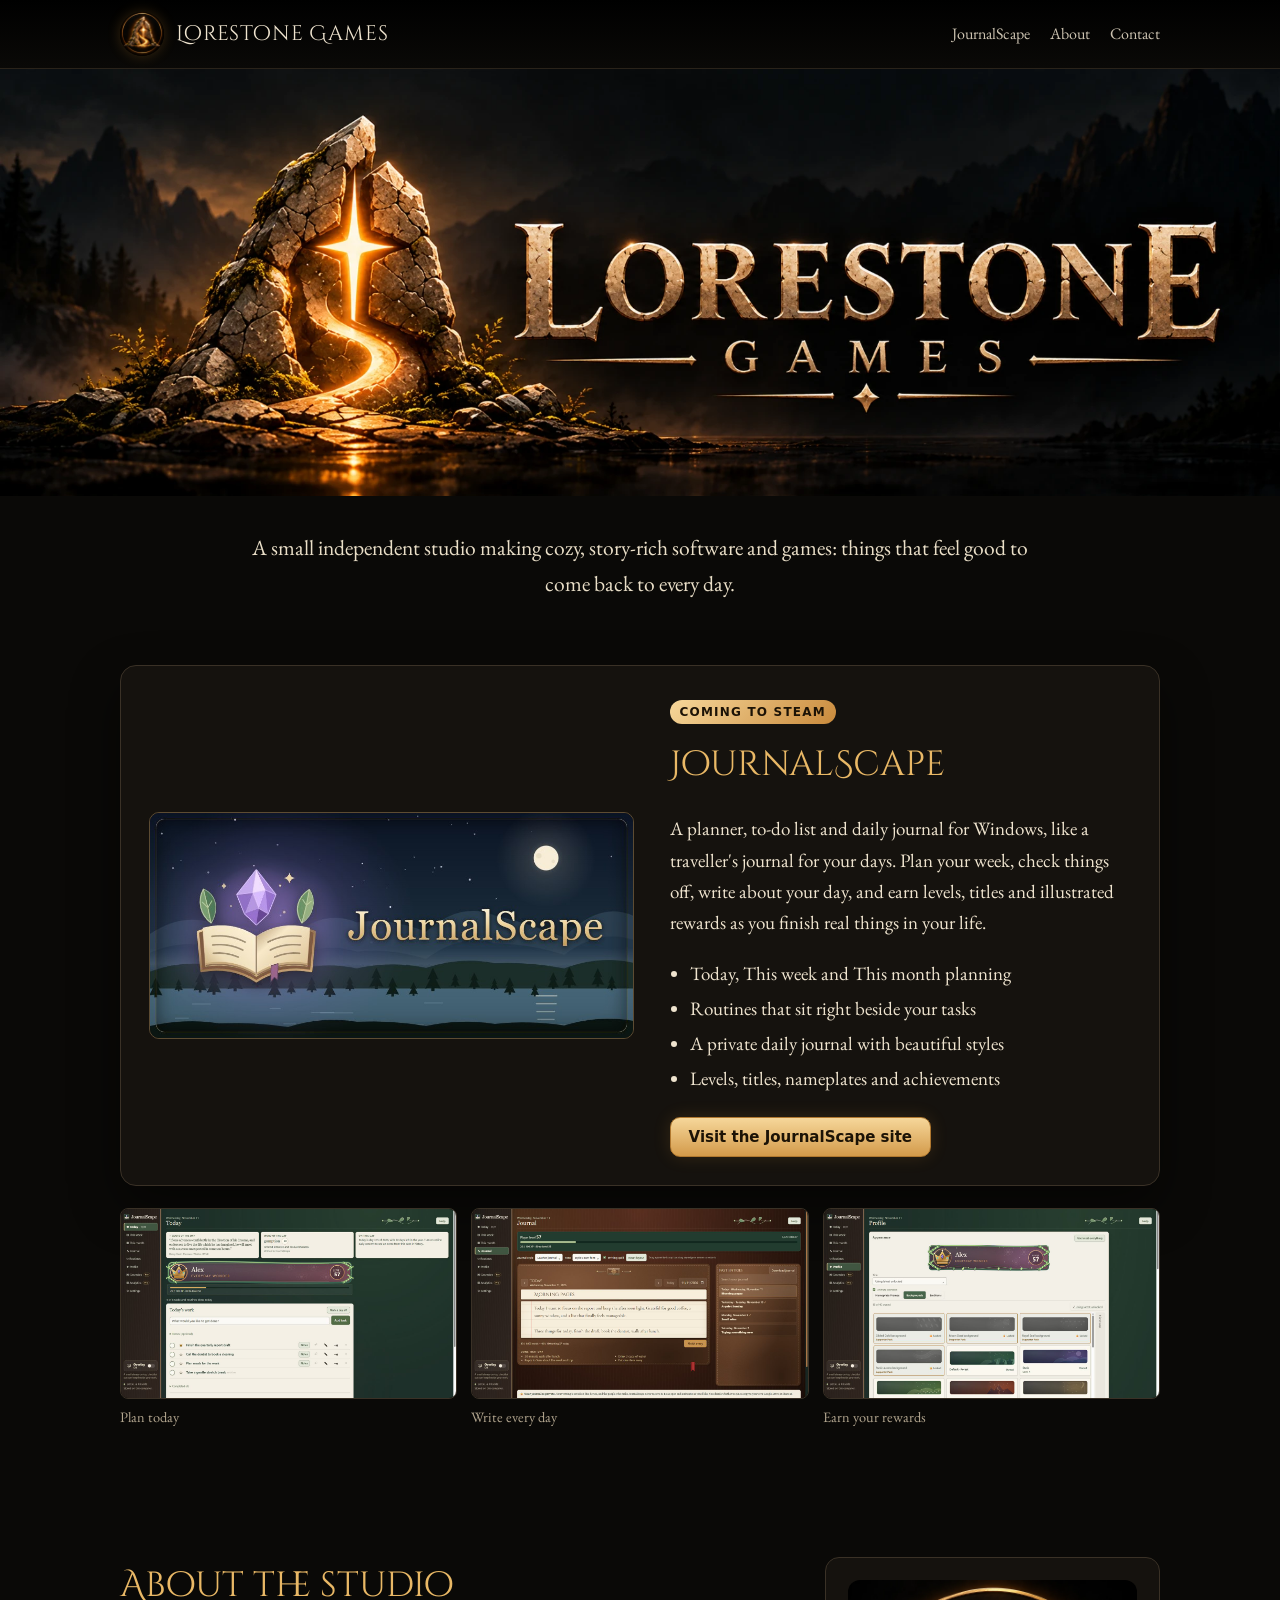
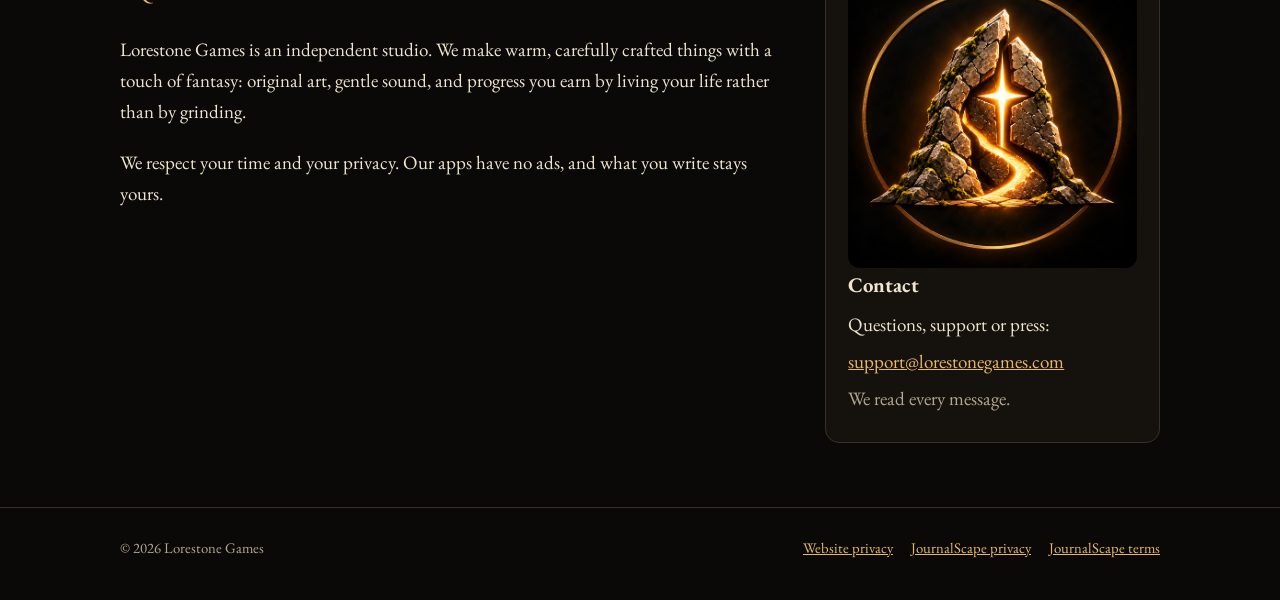
==== index.html @ 99594cd6 "Lorestone Games studio website Co-Authored-By: Claude Opus 5.5 <noreply@anthropic.com>" ====
<!doctype html>
<html lang="en">
<head>
<meta charset="utf-8">
<meta name="viewport" content="width=device-width,initial-scale=1">
<title>Lorestone Games</title>
<meta name="description" content="Lorestone Games is a small independent studio making cozy, story-rich software and games. Our first release is JournalScape, a planner, to-do list and daily journal for Windows.">
<link rel="canonical" href="https://lorestonegames.com/">
<link rel="icon" type="image/png" sizes="32x32" href="img/icon-32.png"><link rel="apple-touch-icon" href="img/icon-180.png">
<meta property="og:title" content="Lorestone Games">
<meta property="og:description" content="A small independent studio. Our first release is JournalScape, a cozy planner and daily journal for Windows.">
<meta property="og:image" content="https://lorestonegames.com/brand/lorestone-scene.webp">
<link rel="stylesheet" href="style.css">
</head>
<body>
<header class="top">
 <div class="wrap">
  <a class="brand" href="./"><img src="img/icon-180.png" alt="" width="44" height="44"><span>Lorestone Games</span></a>
  <nav aria-label="Main"><a href="#journalscape">JournalScape</a><a class="hide-sm" href="#about">About</a><a href="#contact">Contact</a></nav>
 </div>
</header>

<main>
<div class="hero">
 <h1 class="sr-only">Lorestone Games</h1>
 <picture>
  <source media="(max-width:760px)" srcset="brand/lorestone-scene.webp">
  <img src="brand/lorestone-banner.webp" width="2000" height="667" alt="Lorestone Games: a moss-covered standing stone with a glowing star and a winding path of light">
 </picture>
</div>
<div class="intro"><div class="wrap"><p>A small independent studio making cozy, story-rich software and games: things that feel good to come back to every day.</p></div></div>

<section id="journalscape">
 <div class="wrap">
  <div class="game">
   <img class="capsule" src="img/journalscape-header.jpg" width="920" height="430" alt="JournalScape: an open book beneath a glowing amethyst, over a moonlit lake">
   <div>
    <span class="tag">Coming to Steam</span>
    <h2>JournalScape</h2>
    <p>A planner, to-do list and daily journal for Windows, like a traveller's journal for your days. Plan your week, check things off, write about your day, and earn levels, titles and illustrated rewards as you finish real things in your life.</p>
    <ul>
     <li>Today, This week and This month planning</li>
     <li>Routines that sit right beside your tasks</li>
     <li>A private daily journal with beautiful styles</li>
     <li>Levels, titles, nameplates and achievements</li>
    </ul>
    <div class="buttons"><a class="btn" href="https://journalscape.lorestonegames.com/">Visit the JournalScape site</a></div>
   </div>
  </div>
  <div class="shots">
   <figure><img src="img/01-today.jpg" width="1280" height="720" alt="JournalScape's Today page with tasks, a routine and the player's nameplate" loading="lazy"><figcaption>Plan today</figcaption></figure>
   <figure><img src="img/04-journal.jpg" width="1280" height="720" alt="The journal in its leather style, with past entries" loading="lazy"><figcaption>Write every day</figcaption></figure>
   <figure><img src="img/05-profile.jpg" width="1280" height="720" alt="The Profile page with illustrated nameplate backgrounds to unlock" loading="lazy"><figcaption>Earn your rewards</figcaption></figure>
  </div>
 </div>
</section>

<section id="about">
 <div class="wrap about">
  <div>
   <h2>About the studio</h2>
   <p>Lorestone Games is an independent studio. We make warm, carefully crafted things with a touch of fantasy: original art, gentle sound, and progress you earn by living your life rather than by grinding.</p>
   <p>We respect your time and your privacy. Our apps have no ads, and what you write stays yours.</p>
  </div>
  <div class="card" id="contact">
   <img class="studio-mark" src="brand/lorestone-emblem.webp" width="1254" height="1254" alt="The Lorestone Games emblem" loading="lazy">
   <h3>Contact</h3>
   <p>Questions, support or press:</p>
   <p><a href="mailto:support@lorestonegames.com">support@lorestonegames.com</a></p>
   <p class="muted">We read every message.</p>
  </div>
 </div>
</section>
</main>

<footer>
 <div class="wrap">
  <span>© 2026 Lorestone Games</span>
  <nav aria-label="Legal"><a href="privacy.html">Website privacy</a><a href="https://journalscape.lorestonegames.com/privacy.html">JournalScape privacy</a><a href="https://journalscape.lorestonegames.com/terms.html">JournalScape terms</a></nav>
 </div>
</footer>
</body>
</html>
---- style.css ----
@font-face{font-family:"Cinzel";src:url("fonts/CinzelDecorative-Regular.ttf") format("truetype");font-display:swap}
@font-face{font-family:"Garamond";src:url("fonts/EBGaramond.ttf") format("truetype");font-weight:400 800;font-display:swap}
:root{--bg:#0a0907;--panel:#15120e;--line:#3a3126;--ink:#efe4cf;--muted:#b3a68f;--gold:#e9b866;--gold-deep:#b0782f;--glow:#ffae3d}
*{box-sizing:border-box}
html{scroll-behavior:smooth}
body{margin:0;background:var(--bg);color:var(--ink);font:19px/1.65 "Garamond",Georgia,"Times New Roman",serif;overflow-x:hidden}
a{color:var(--gold)}a:hover{color:#f6deaa}
img{max-width:100%;height:auto;display:block}
.wrap{max-width:1080px;margin:0 auto;padding:0 20px}

/* Header */
.top{position:relative;z-index:2;background:linear-gradient(180deg,#000,#0a0907);border-bottom:1px solid #2a231a}
.top .wrap{display:flex;align-items:center;justify-content:space-between;gap:16px;padding-top:12px;padding-bottom:12px}
.brand{display:flex;align-items:center;gap:12px;text-decoration:none;color:var(--ink)}
.brand img{width:44px;height:44px;border-radius:50%;box-shadow:0 0 14px #ffae3d33}
.brand span{font-family:"Cinzel",Georgia,serif;font-size:21px;letter-spacing:.04em}
.top nav{display:flex;gap:20px;font-size:16px}
.top nav a{color:var(--ink);text-decoration:none;opacity:.85}.top nav a:hover{opacity:1;color:var(--gold)}

/* Hero: the official banner */
.hero{position:relative;background:#050403}
.hero picture,.hero img{display:block;width:100%;height:auto}
.hero img{max-height:78vh;object-fit:cover;object-position:center}
.intro{padding:34px 0 0;text-align:center}
.intro p{max-width:38em;margin:0 auto;font-size:clamp(1.1rem,2.3vw,1.35rem);color:#eadfc8}
.sr-only{position:absolute;width:1px;height:1px;overflow:hidden;clip:rect(0 0 0 0);white-space:nowrap}

/* Sections */
section{padding:64px 0}
h2{font-family:"Cinzel",Georgia,serif;font-weight:400;font-size:clamp(1.6rem,4vw,2.2rem);margin:0 0 .5em;color:var(--gold)}
h3{font-size:1.3rem;margin:0 0 .3em}
.muted{color:var(--muted)}

.game{display:grid;grid-template-columns:minmax(0,1.05fr) minmax(0,1fr);gap:36px;align-items:center;background:var(--panel);border:1px solid var(--line);border-radius:16px;padding:28px;box-shadow:0 20px 50px #0007}
.game img.capsule{border-radius:10px;border:1px solid #c9a46a66}
.tag{display:inline-block;font:600 12px/1 system-ui,sans-serif;letter-spacing:.1em;text-transform:uppercase;color:#1c1306;background:linear-gradient(135deg,#f6d79a,#c98a3c);padding:6px 10px;border-radius:999px;margin-bottom:12px}
.game ul{padding-left:1.1em;margin:.6em 0 1.2em}.game li{margin:.2em 0}
.buttons{display:flex;flex-wrap:wrap;gap:12px}
.btn{display:inline-block;padding:10px 18px;border-radius:10px;text-decoration:none;font:600 15px/1.2 system-ui,sans-serif;border:1px solid var(--gold-deep);color:#1c1306;background:linear-gradient(180deg,#f6d79a,#d39a4a);box-shadow:0 0 18px #ffae3d22}
.btn.ghost{background:transparent;color:var(--gold)}
.btn:hover{filter:brightness(1.08)}

.shots{display:grid;grid-template-columns:repeat(3,minmax(0,1fr));gap:14px;margin-top:22px}
.shots figure{margin:0}.shots img{border-radius:8px;border:1px solid var(--line)}
.shots figcaption{font-size:.9rem;color:var(--muted);margin-top:6px}

.about{display:grid;grid-template-columns:minmax(0,2fr) minmax(0,1fr);gap:36px;align-items:start}
.about .card{background:var(--panel);border:1px solid var(--line);border-radius:14px;padding:22px}
.about .card p{margin:.3em 0}

footer{border-top:1px solid var(--line);padding:28px 0 40px;font-size:.92rem;color:var(--muted)}
footer .wrap{display:flex;flex-wrap:wrap;gap:12px 28px;justify-content:space-between}
footer nav{display:flex;gap:18px;flex-wrap:wrap}

/* Legal pages */
.page{padding:120px 0 40px}
.page .doc{max-width:760px}
.page h1{font-family:"Cinzel",Georgia,serif;font-weight:400;color:var(--gold);font-size:clamp(1.8rem,5vw,2.6rem);margin:0 0 .4em}
.page h2{font-size:1.3rem;margin-top:1.6em}

@media (max-width:820px){
 .game,.about{grid-template-columns:1fr}
 .shots{grid-template-columns:1fr}
 .top nav{gap:14px;font-size:15px}
 .brand span{font-size:18px}
}
@media (max-width:480px){.top nav a.hide-sm{display:none}.brand span{font-size:16px}.brand img{width:36px;height:36px}}

.studio-mark{width:100%;max-width:320px;border-radius:12px;margin:0 auto}
.brand span{white-space:nowrap}
@media (max-width:400px){.brand span{font-size:15px}.top nav{gap:10px;font-size:14px}}
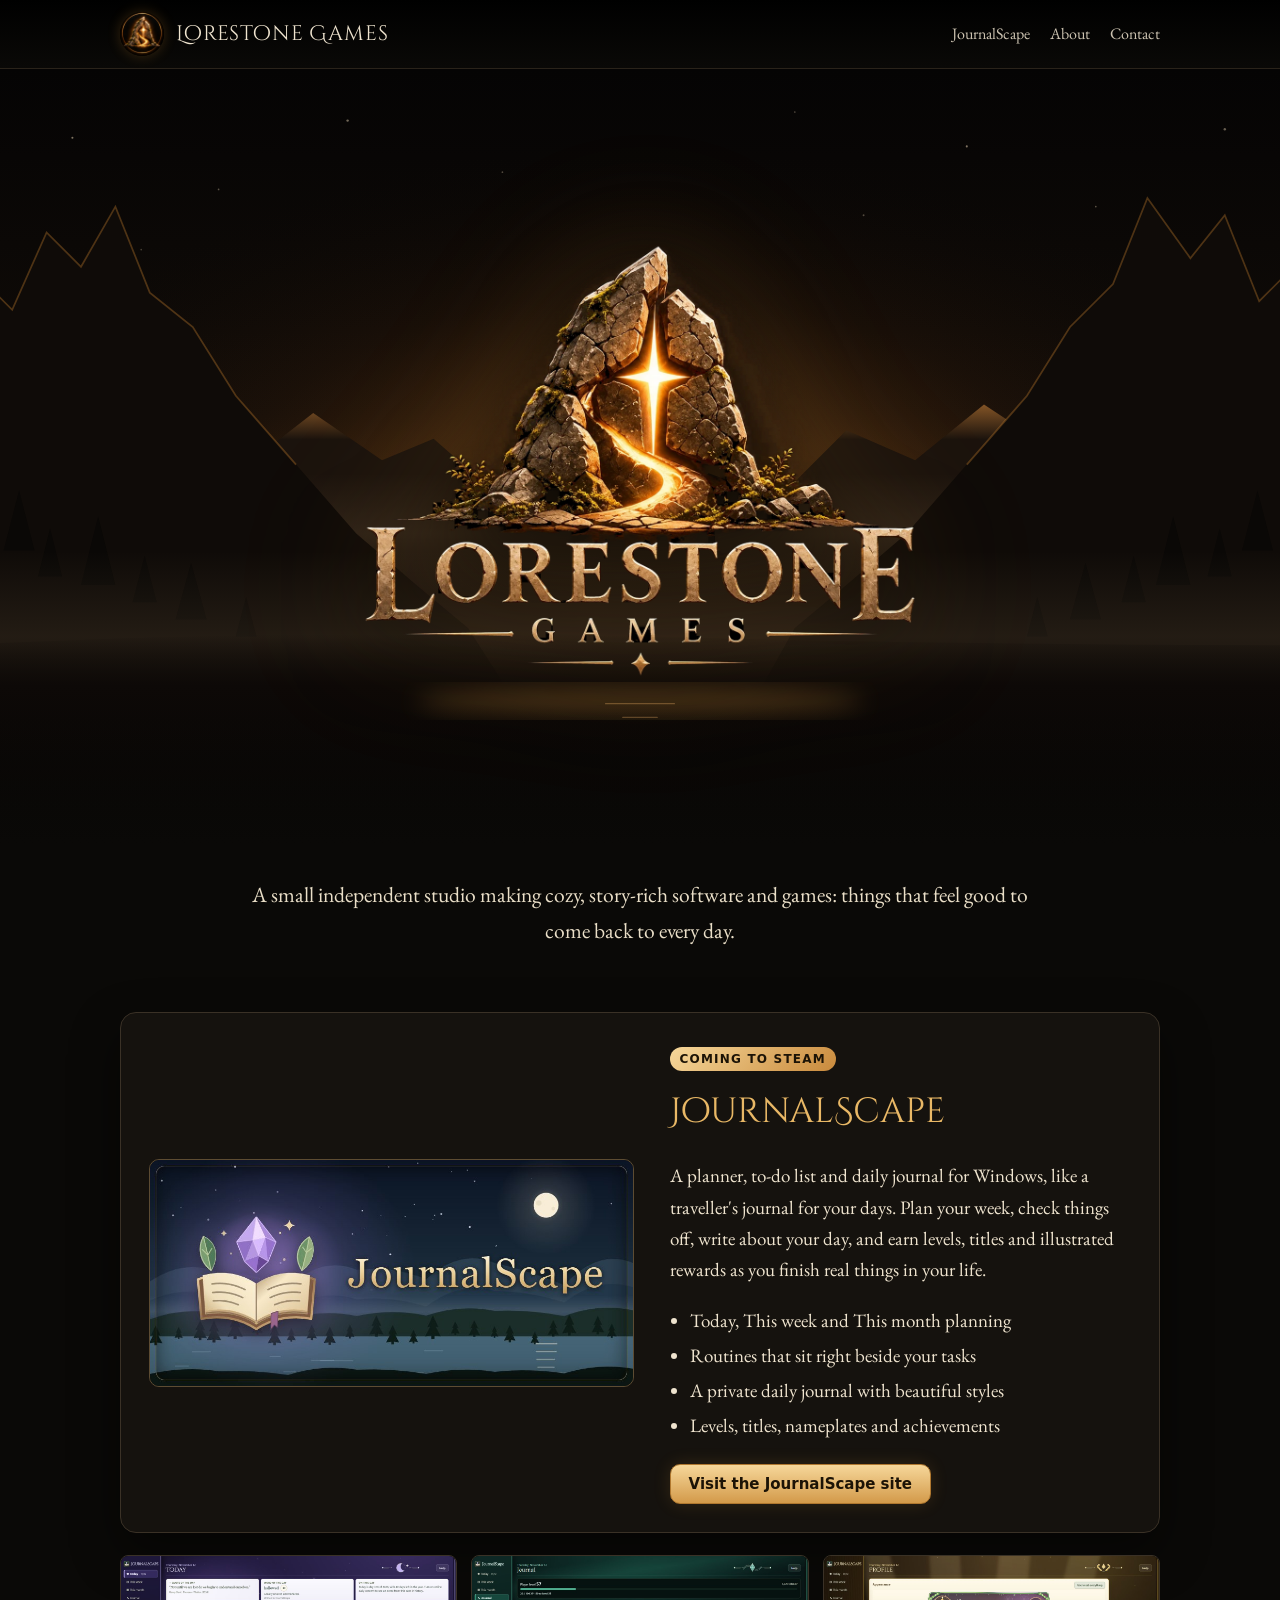
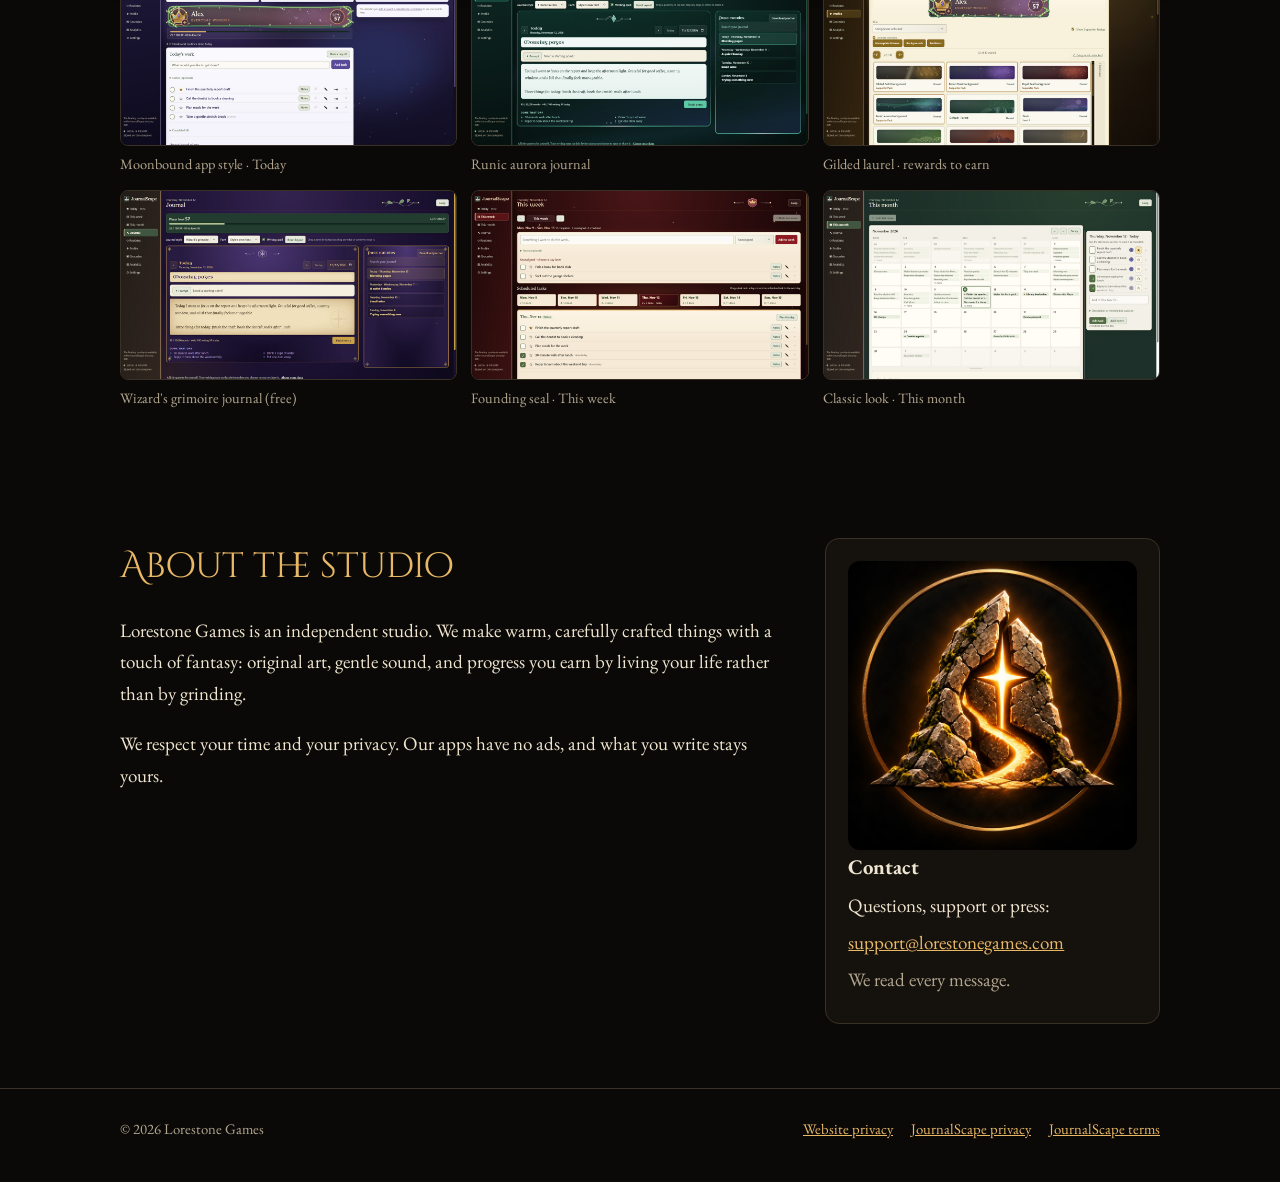
==== commit ab68d2ba: "Sharper hero: official logo over a vector backdrop with embers; themed JournalScape gallery Co-Autho" ====
--- a/index.html
+++ b/index.html
@@ -10,6 +10,7 @@
 <meta property="og:title" content="Lorestone Games">
 <meta property="og:description" content="A small independent studio. Our first release is JournalScape, a cozy planner and daily journal for Windows.">
 <meta property="og:image" content="https://lorestonegames.com/brand/lorestone-scene.webp">
+<link rel="preload" as="image" href="brand/lorestone-logo-transparent.webp">
 <link rel="stylesheet" href="style.css">
 </head>
 <body>
@@ -22,11 +23,8 @@
 
 <main>
 <div class="hero">
- <h1 class="sr-only">Lorestone Games</h1>
- <picture>
-  <source media="(max-width:760px)" srcset="brand/lorestone-scene.webp">
-  <img src="brand/lorestone-banner.webp" width="2000" height="667" alt="Lorestone Games: a moss-covered standing stone with a glowing star and a winding path of light">
- </picture>
+ <div class="embers" aria-hidden="true"><i style="--x:11%;--d:9.0s;--delay:-0.0s;--s:0.60"></i><i style="--x:48%;--d:16.0s;--delay:-13.0s;--s:1.10"></i><i style="--x:85%;--d:14.0s;--delay:-9.0s;--s:0.90"></i><i style="--x:22%;--d:12.0s;--delay:-5.0s;--s:0.70"></i><i style="--x:59%;--d:10.0s;--delay:-1.0s;--s:1.20"></i><i style="--x:96%;--d:17.0s;--delay:-14.0s;--s:1.00"></i><i style="--x:33%;--d:15.0s;--delay:-10.0s;--s:0.80"></i><i style="--x:70%;--d:13.0s;--delay:-6.0s;--s:0.60"></i><i style="--x:7%;--d:11.0s;--delay:-2.0s;--s:1.10"></i><i style="--x:44%;--d:9.0s;--delay:-15.0s;--s:0.90"></i><i style="--x:81%;--d:16.0s;--delay:-11.0s;--s:0.70"></i><i style="--x:18%;--d:14.0s;--delay:-7.0s;--s:1.20"></i><i style="--x:55%;--d:12.0s;--delay:-3.0s;--s:1.00"></i><i style="--x:92%;--d:10.0s;--delay:-16.0s;--s:0.80"></i><i style="--x:29%;--d:17.0s;--delay:-12.0s;--s:0.60"></i><i style="--x:66%;--d:15.0s;--delay:-8.0s;--s:1.10"></i><i style="--x:3%;--d:13.0s;--delay:-4.0s;--s:0.90"></i><i style="--x:40%;--d:11.0s;--delay:-0.0s;--s:0.70"></i><i style="--x:77%;--d:9.0s;--delay:-13.0s;--s:1.20"></i><i style="--x:14%;--d:16.0s;--delay:-9.0s;--s:1.00"></i><i style="--x:51%;--d:14.0s;--delay:-5.0s;--s:0.80"></i><i style="--x:88%;--d:12.0s;--delay:-1.0s;--s:0.60"></i><i style="--x:25%;--d:10.0s;--delay:-14.0s;--s:1.10"></i><i style="--x:62%;--d:17.0s;--delay:-10.0s;--s:0.90"></i><i style="--x:99%;--d:15.0s;--delay:-6.0s;--s:0.70"></i><i style="--x:36%;--d:13.0s;--delay:-2.0s;--s:1.20"></i></div>
+ <h1><img class="hero-logo" src="brand/lorestone-logo-transparent.webp" width="1190" height="938" alt="Lorestone Games"></h1>
 </div>
 <div class="intro"><div class="wrap"><p>A small independent studio making cozy, story-rich software and games: things that feel good to come back to every day.</p></div></div>
 
@@ -48,9 +46,12 @@
    </div>
   </div>
   <div class="shots">
-   <figure><img src="img/01-today.jpg" width="1280" height="720" alt="JournalScape's Today page with tasks, a routine and the player's nameplate" loading="lazy"><figcaption>Plan today</figcaption></figure>
-   <figure><img src="img/04-journal.jpg" width="1280" height="720" alt="The journal in its leather style, with past entries" loading="lazy"><figcaption>Write every day</figcaption></figure>
-   <figure><img src="img/05-profile.jpg" width="1280" height="720" alt="The Profile page with illustrated nameplate backgrounds to unlock" loading="lazy"><figcaption>Earn your rewards</figcaption></figure>
+   <figure><a href="img/js-moon-today.jpg"><img src="img/js-moon-today.jpg" width="1280" height="720" alt="JournalScape: Moonbound app style · Today" loading="lazy"></a><figcaption>Moonbound app style · Today</figcaption></figure>
+   <figure><a href="img/js-aurora-journal.jpg"><img src="img/js-aurora-journal.jpg" width="1280" height="720" alt="JournalScape: Runic aurora journal" loading="lazy"></a><figcaption>Runic aurora journal</figcaption></figure>
+   <figure><a href="img/js-laurel-profile.jpg"><img src="img/js-laurel-profile.jpg" width="1280" height="720" alt="JournalScape: Gilded laurel · rewards to earn" loading="lazy"></a><figcaption>Gilded laurel · rewards to earn</figcaption></figure>
+   <figure><a href="img/js-grimoire-journal.jpg"><img src="img/js-grimoire-journal.jpg" width="1280" height="720" alt="JournalScape: Wizard's grimoire journal (free)" loading="lazy"></a><figcaption>Wizard's grimoire journal (free)</figcaption></figure>
+   <figure><a href="img/js-seal-week.jpg"><img src="img/js-seal-week.jpg" width="1280" height="720" alt="JournalScape: Founding seal · This week" loading="lazy"></a><figcaption>Founding seal · This week</figcaption></figure>
+   <figure><a href="img/js-classic-month.jpg"><img src="img/js-classic-month.jpg" width="1280" height="720" alt="JournalScape: Classic look · This month" loading="lazy"></a><figcaption>Classic look · This month</figcaption></figure>
   </div>
  </div>
 </section>
--- a/style.css
+++ b/style.css
@@ -17,10 +17,16 @@
 .top nav{display:flex;gap:20px;font-size:16px}
 .top nav a{color:var(--ink);text-decoration:none;opacity:.85}.top nav a:hover{opacity:1;color:var(--gold)}
 
-/* Hero: the official banner */
-.hero{position:relative;background:#050403}
-.hero picture,.hero img{display:block;width:100%;height:auto}
-.hero img{max-height:78vh;object-fit:cover;object-position:center}
+/* Hero: the official logo (transparent, never enlarged) over a vector night-and-amber backdrop with rising embers. */
+.hero{position:relative;overflow:hidden;min-height:min(86vh,820px);display:grid;place-items:center;padding:36px 20px 28px;
+ background:#070504 url("img/hero-backdrop.svg") center bottom/cover no-repeat}
+.hero::after{content:"";position:absolute;inset:auto 0 0;height:140px;background:linear-gradient(180deg,transparent,var(--bg));pointer-events:none}
+.hero h1{position:relative;z-index:1;margin:0;line-height:0}
+.hero-logo{width:min(560px,82vw);height:auto;filter:drop-shadow(0 18px 40px #000c) drop-shadow(0 0 60px #ffae3d2e)}
+.embers{position:absolute;inset:0;pointer-events:none}
+.embers i{position:absolute;left:var(--x);bottom:-10px;width:calc(4px*var(--s));height:calc(4px*var(--s));border-radius:50%;background:#ffc06a;box-shadow:0 0 10px 2px #ff9a2e99;opacity:0;animation:ember var(--d) linear var(--delay) infinite}
+@keyframes ember{0%{transform:translate(0,0);opacity:0}10%{opacity:.9}70%{opacity:.6}100%{transform:translate(calc(40px*var(--s)),-90vh);opacity:0}}
+@media (prefers-reduced-motion:reduce){.embers{display:none}}
 .intro{padding:34px 0 0;text-align:center}
 .intro p{max-width:38em;margin:0 auto;font-size:clamp(1.1rem,2.3vw,1.35rem);color:#eadfc8}
 .sr-only{position:absolute;width:1px;height:1px;overflow:hidden;clip:rect(0 0 0 0);white-space:nowrap}
@@ -69,3 +75,6 @@
 .studio-mark{width:100%;max-width:320px;border-radius:12px;margin:0 auto}
 .brand span{white-space:nowrap}
 @media (max-width:400px){.brand span{font-size:15px}.top nav{gap:10px;font-size:14px}}
+@media (max-width:440px){.brand span{position:absolute;width:1px;height:1px;overflow:hidden;clip:rect(0 0 0 0)}}
+@media (max-width:600px){.hero{min-height:auto;padding:56px 16px 70px}}
+.shots img{transition:transform .25s ease,box-shadow .25s ease}.shots a:hover img{transform:translateY(-3px);box-shadow:0 12px 30px #000a,0 0 0 1px #e9b86655}
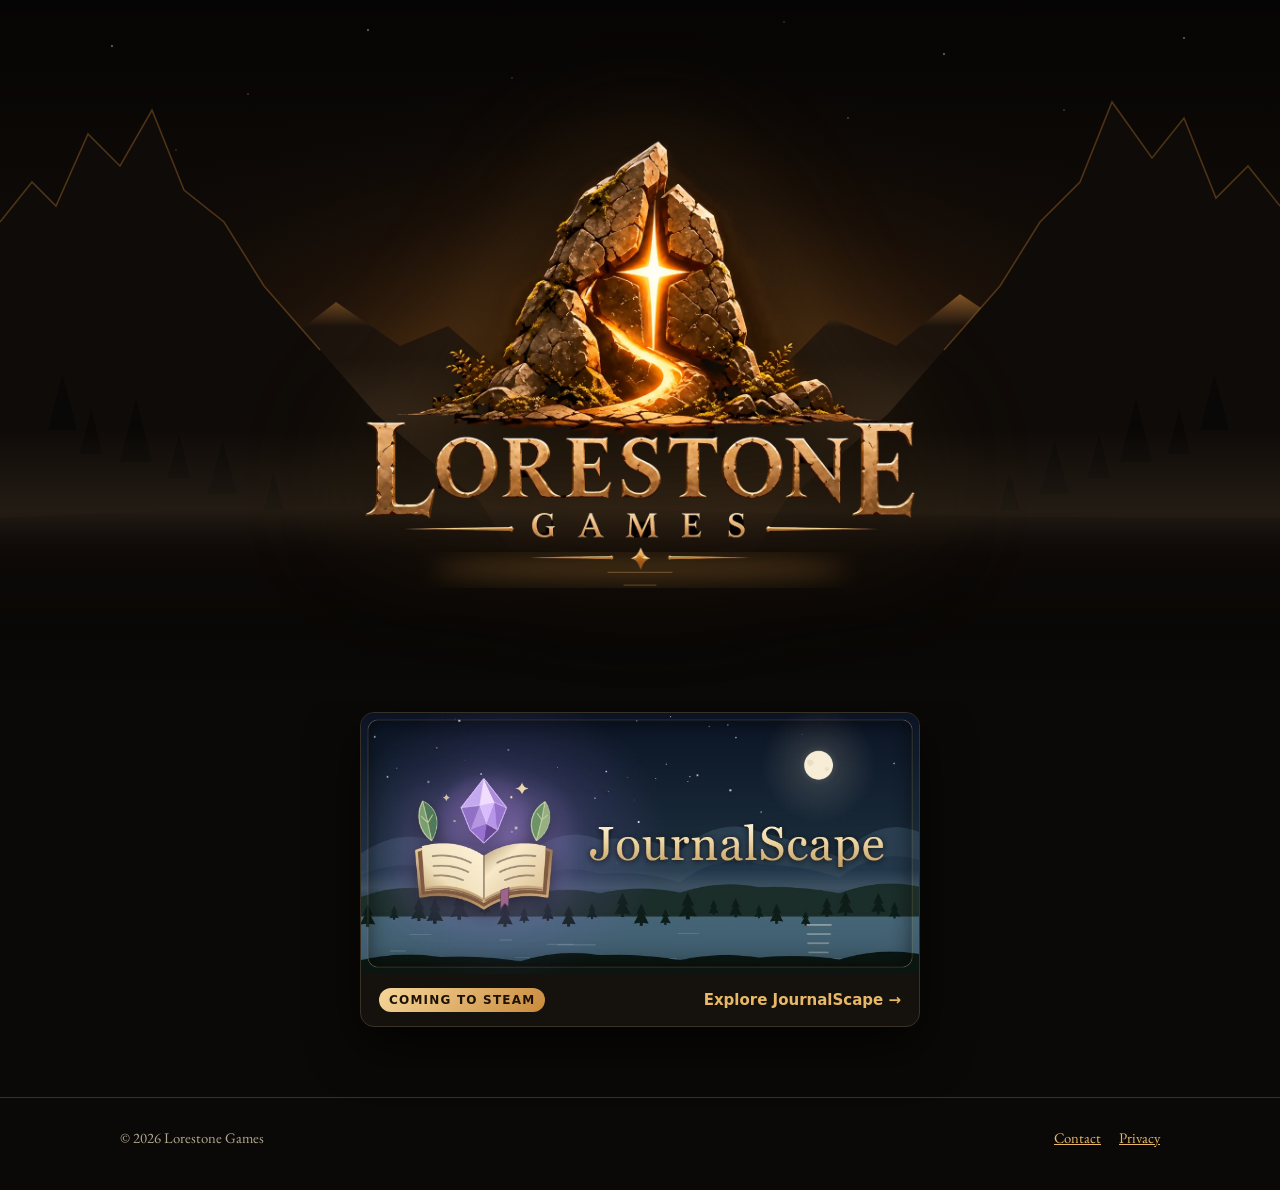
==== commit 00f44bd3: "Simplify home to the logo and a JournalScape card; smoother painted logo (previous kept as -v1) Co-A" ====
--- a/index.html
+++ b/index.html
@@ -4,72 +4,27 @@
 <meta charset="utf-8">
 <meta name="viewport" content="width=device-width,initial-scale=1">
 <title>Lorestone Games</title>
-<meta name="description" content="Lorestone Games is a small independent studio making cozy, story-rich software and games. Our first release is JournalScape, a planner, to-do list and daily journal for Windows.">
+<meta name="description" content="Lorestone Games. Our first release is JournalScape, a planner, to-do list and daily journal for Windows.">
 <link rel="canonical" href="https://lorestonegames.com/">
 <link rel="icon" type="image/png" sizes="32x32" href="img/icon-32.png"><link rel="apple-touch-icon" href="img/icon-180.png">
 <meta property="og:title" content="Lorestone Games">
-<meta property="og:description" content="A small independent studio. Our first release is JournalScape, a cozy planner and daily journal for Windows.">
 <meta property="og:image" content="https://lorestonegames.com/brand/lorestone-scene.webp">
 <link rel="preload" as="image" href="brand/lorestone-logo-transparent.webp">
 <link rel="stylesheet" href="style.css">
 </head>
-<body>
-<header class="top">
- <div class="wrap">
-  <a class="brand" href="./"><img src="img/icon-180.png" alt="" width="44" height="44"><span>Lorestone Games</span></a>
-  <nav aria-label="Main"><a href="#journalscape">JournalScape</a><a class="hide-sm" href="#about">About</a><a href="#contact">Contact</a></nav>
- </div>
-</header>
-
+<body class="home">
 <main>
 <div class="hero">
- <div class="embers" aria-hidden="true"><i style="--x:11%;--d:9.0s;--delay:-0.0s;--s:0.60"></i><i style="--x:48%;--d:16.0s;--delay:-13.0s;--s:1.10"></i><i style="--x:85%;--d:14.0s;--delay:-9.0s;--s:0.90"></i><i style="--x:22%;--d:12.0s;--delay:-5.0s;--s:0.70"></i><i style="--x:59%;--d:10.0s;--delay:-1.0s;--s:1.20"></i><i style="--x:96%;--d:17.0s;--delay:-14.0s;--s:1.00"></i><i style="--x:33%;--d:15.0s;--delay:-10.0s;--s:0.80"></i><i style="--x:70%;--d:13.0s;--delay:-6.0s;--s:0.60"></i><i style="--x:7%;--d:11.0s;--delay:-2.0s;--s:1.10"></i><i style="--x:44%;--d:9.0s;--delay:-15.0s;--s:0.90"></i><i style="--x:81%;--d:16.0s;--delay:-11.0s;--s:0.70"></i><i style="--x:18%;--d:14.0s;--delay:-7.0s;--s:1.20"></i><i style="--x:55%;--d:12.0s;--delay:-3.0s;--s:1.00"></i><i style="--x:92%;--d:10.0s;--delay:-16.0s;--s:0.80"></i><i style="--x:29%;--d:17.0s;--delay:-12.0s;--s:0.60"></i><i style="--x:66%;--d:15.0s;--delay:-8.0s;--s:1.10"></i><i style="--x:3%;--d:13.0s;--delay:-4.0s;--s:0.90"></i><i style="--x:40%;--d:11.0s;--delay:-0.0s;--s:0.70"></i><i style="--x:77%;--d:9.0s;--delay:-13.0s;--s:1.20"></i><i style="--x:14%;--d:16.0s;--delay:-9.0s;--s:1.00"></i><i style="--x:51%;--d:14.0s;--delay:-5.0s;--s:0.80"></i><i style="--x:88%;--d:12.0s;--delay:-1.0s;--s:0.60"></i><i style="--x:25%;--d:10.0s;--delay:-14.0s;--s:1.10"></i><i style="--x:62%;--d:17.0s;--delay:-10.0s;--s:0.90"></i><i style="--x:99%;--d:15.0s;--delay:-6.0s;--s:0.70"></i><i style="--x:36%;--d:13.0s;--delay:-2.0s;--s:1.20"></i></div>
+ <div class="embers" aria-hidden="true"><i style="--x:11%;--d:9s;--delay:-0s;--s:.6"></i><i style="--x:48%;--d:16s;--delay:-13s;--s:1.1"></i><i style="--x:85%;--d:14s;--delay:-9s;--s:.9"></i><i style="--x:22%;--d:12s;--delay:-5s;--s:.7"></i><i style="--x:59%;--d:10s;--delay:-1s;--s:1.2"></i><i style="--x:96%;--d:17s;--delay:-14s;--s:1"></i><i style="--x:33%;--d:15s;--delay:-10s;--s:.8"></i><i style="--x:70%;--d:13s;--delay:-6s;--s:.6"></i><i style="--x:7%;--d:11s;--delay:-2s;--s:1.1"></i><i style="--x:44%;--d:9s;--delay:-15s;--s:.9"></i><i style="--x:81%;--d:16s;--delay:-11s;--s:.7"></i><i style="--x:18%;--d:14s;--delay:-7s;--s:1.2"></i><i style="--x:55%;--d:12s;--delay:-3s;--s:1"></i><i style="--x:92%;--d:10s;--delay:-16s;--s:.8"></i><i style="--x:29%;--d:17s;--delay:-12s;--s:.6"></i><i style="--x:66%;--d:15s;--delay:-8s;--s:1.1"></i><i style="--x:3%;--d:13s;--delay:-4s;--s:.9"></i><i style="--x:40%;--d:11s;--delay:-0s;--s:.7"></i><i style="--x:77%;--d:9s;--delay:-13s;--s:1.2"></i><i style="--x:14%;--d:16s;--delay:-9s;--s:1"></i></div>
  <h1><img class="hero-logo" src="brand/lorestone-logo-transparent.webp" width="1190" height="938" alt="Lorestone Games"></h1>
 </div>
-<div class="intro"><div class="wrap"><p>A small independent studio making cozy, story-rich software and games: things that feel good to come back to every day.</p></div></div>
 
-<section id="journalscape">
+<section class="games" aria-label="Games">
  <div class="wrap">
-  <div class="game">
-   <img class="capsule" src="img/journalscape-header.jpg" width="920" height="430" alt="JournalScape: an open book beneath a glowing amethyst, over a moonlit lake">
-   <div>
-    <span class="tag">Coming to Steam</span>
-    <h2>JournalScape</h2>
-    <p>A planner, to-do list and daily journal for Windows, like a traveller's journal for your days. Plan your week, check things off, write about your day, and earn levels, titles and illustrated rewards as you finish real things in your life.</p>
-    <ul>
-     <li>Today, This week and This month planning</li>
-     <li>Routines that sit right beside your tasks</li>
-     <li>A private daily journal with beautiful styles</li>
-     <li>Levels, titles, nameplates and achievements</li>
-    </ul>
-    <div class="buttons"><a class="btn" href="https://journalscape.lorestonegames.com/">Visit the JournalScape site</a></div>
-   </div>
-  </div>
-  <div class="shots">
-   <figure><a href="img/js-moon-today.jpg"><img src="img/js-moon-today.jpg" width="1280" height="720" alt="JournalScape: Moonbound app style · Today" loading="lazy"></a><figcaption>Moonbound app style · Today</figcaption></figure>
-   <figure><a href="img/js-aurora-journal.jpg"><img src="img/js-aurora-journal.jpg" width="1280" height="720" alt="JournalScape: Runic aurora journal" loading="lazy"></a><figcaption>Runic aurora journal</figcaption></figure>
-   <figure><a href="img/js-laurel-profile.jpg"><img src="img/js-laurel-profile.jpg" width="1280" height="720" alt="JournalScape: Gilded laurel · rewards to earn" loading="lazy"></a><figcaption>Gilded laurel · rewards to earn</figcaption></figure>
-   <figure><a href="img/js-grimoire-journal.jpg"><img src="img/js-grimoire-journal.jpg" width="1280" height="720" alt="JournalScape: Wizard's grimoire journal (free)" loading="lazy"></a><figcaption>Wizard's grimoire journal (free)</figcaption></figure>
-   <figure><a href="img/js-seal-week.jpg"><img src="img/js-seal-week.jpg" width="1280" height="720" alt="JournalScape: Founding seal · This week" loading="lazy"></a><figcaption>Founding seal · This week</figcaption></figure>
-   <figure><a href="img/js-classic-month.jpg"><img src="img/js-classic-month.jpg" width="1280" height="720" alt="JournalScape: Classic look · This month" loading="lazy"></a><figcaption>Classic look · This month</figcaption></figure>
-  </div>
- </div>
-</section>
-
-<section id="about">
- <div class="wrap about">
-  <div>
-   <h2>About the studio</h2>
-   <p>Lorestone Games is an independent studio. We make warm, carefully crafted things with a touch of fantasy: original art, gentle sound, and progress you earn by living your life rather than by grinding.</p>
-   <p>We respect your time and your privacy. Our apps have no ads, and what you write stays yours.</p>
-  </div>
-  <div class="card" id="contact">
-   <img class="studio-mark" src="brand/lorestone-emblem.webp" width="1254" height="1254" alt="The Lorestone Games emblem" loading="lazy">
-   <h3>Contact</h3>
-   <p>Questions, support or press:</p>
-   <p><a href="mailto:support@lorestonegames.com">support@lorestonegames.com</a></p>
-   <p class="muted">We read every message.</p>
-  </div>
+  <a class="game-card" href="https://journalscape.lorestonegames.com/">
+   <img src="img/journalscape-header.jpg" width="920" height="430" alt="JournalScape">
+   <span class="game-meta"><span class="tag">Coming to Steam</span><span class="game-go">Explore JournalScape →</span></span>
+  </a>
  </div>
 </section>
 </main>
@@ -77,7 +32,7 @@
 <footer>
  <div class="wrap">
   <span>© 2026 Lorestone Games</span>
-  <nav aria-label="Legal"><a href="privacy.html">Website privacy</a><a href="https://journalscape.lorestonegames.com/privacy.html">JournalScape privacy</a><a href="https://journalscape.lorestonegames.com/terms.html">JournalScape terms</a></nav>
+  <nav aria-label="Footer"><a href="mailto:support@lorestonegames.com">Contact</a><a href="privacy.html">Privacy</a></nav>
  </div>
 </footer>
 </body>
--- a/style.css
+++ b/style.css
@@ -78,3 +78,16 @@
 @media (max-width:440px){.brand span{position:absolute;width:1px;height:1px;overflow:hidden;clip:rect(0 0 0 0)}}
 @media (max-width:600px){.hero{min-height:auto;padding:56px 16px 70px}}
 .shots img{transition:transform .25s ease,box-shadow .25s ease}.shots a:hover img{transform:translateY(-3px);box-shadow:0 12px 30px #000a,0 0 0 1px #e9b86655}
+
+/* Simplified home (owner, 12 November 2026): the logo, then one card per game. */
+.home .hero{min-height:min(78vh,760px)}
+.games{padding:10px 0 70px}
+.games .wrap{display:grid;grid-template-columns:repeat(auto-fit,minmax(min(100%,420px),560px));justify-content:center;gap:28px}
+.game-card{display:block;border-radius:14px;overflow:hidden;text-decoration:none;color:var(--ink);background:var(--panel);border:1px solid var(--line);box-shadow:0 20px 50px #000a;transition:transform .25s ease,box-shadow .25s ease,border-color .25s ease}
+.game-card img{width:100%;height:auto}
+.game-card:hover,.game-card:focus-visible{transform:translateY(-4px);border-color:#e9b86699;box-shadow:0 26px 60px #000c,0 0 30px #ffae3d26}
+.game-meta{display:flex;align-items:center;justify-content:space-between;gap:12px;padding:14px 18px}
+.game-meta .tag{margin:0}
+.game-go{font:600 15px/1.2 system-ui,sans-serif;color:var(--gold)}
+.game-meta .tag{white-space:nowrap}
+@media (max-width:480px){.game-meta{flex-wrap:wrap}.game-go{font-size:14px}}
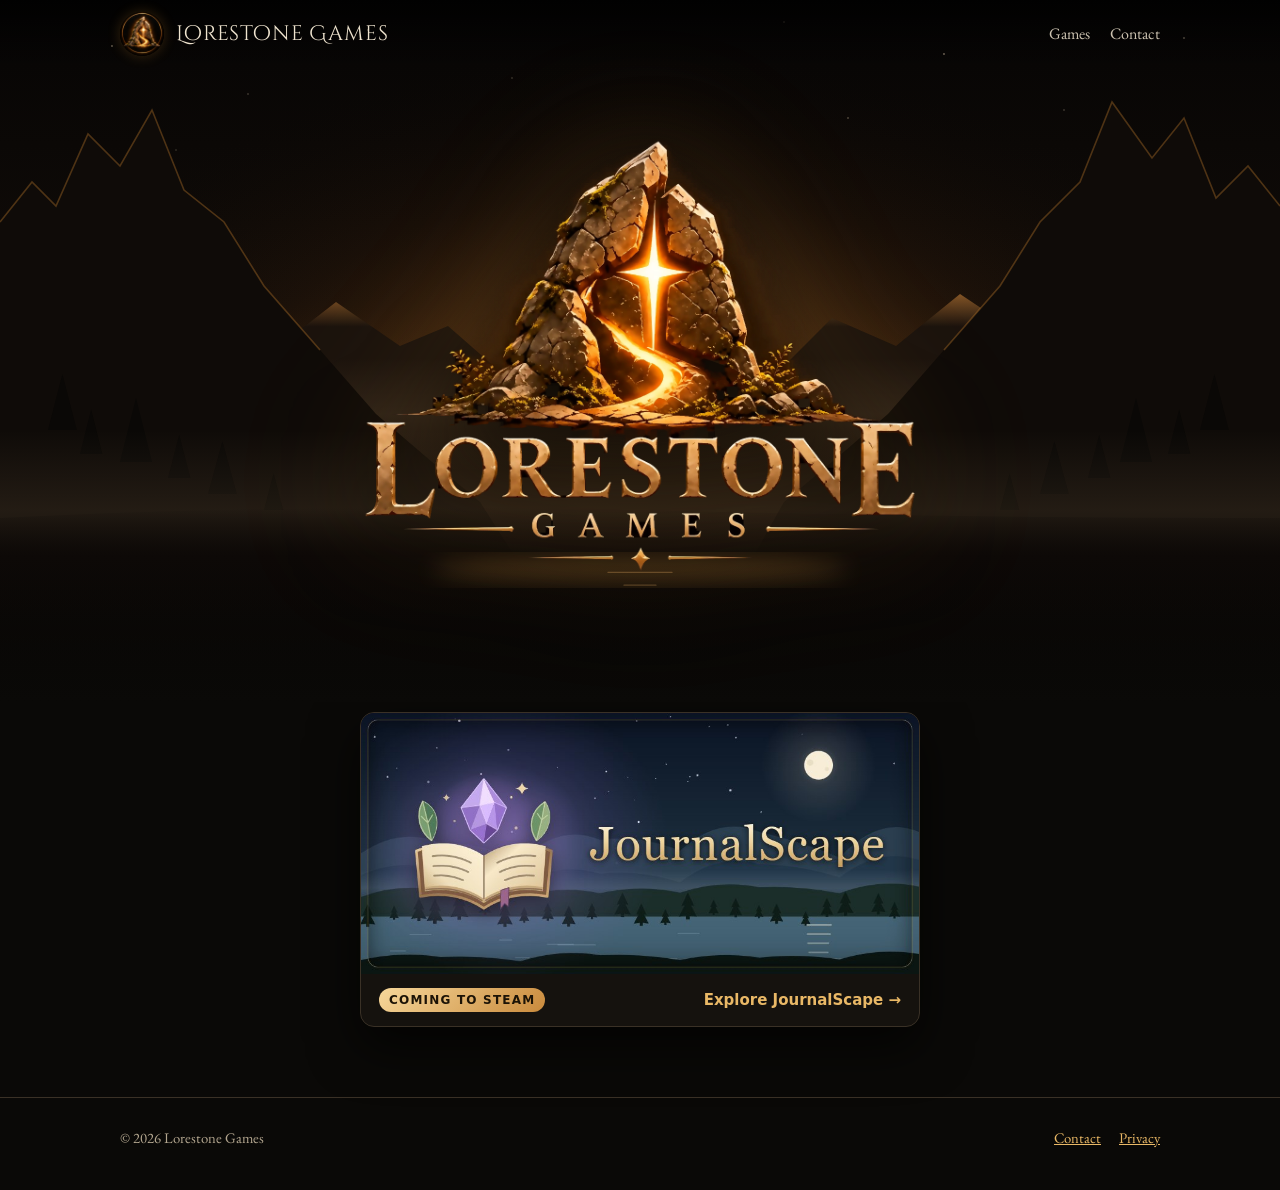
==== commit dd9b14f0: "Header with Games and Contact; Games page with JournalScape Co-Authored-By: Claude Opus 5.5 <noreply" ====
--- a/index.html
+++ b/index.html
@@ -13,6 +13,12 @@
 <link rel="stylesheet" href="style.css">
 </head>
 <body class="home">
+<header class="top">
+ <div class="wrap">
+  <a class="brand" href="./"><img src="img/icon-180.png" alt="" width="44" height="44"><span>Lorestone Games</span></a>
+  <nav aria-label="Main"><a href="games.html">Games</a><a href="mailto:support@lorestonegames.com">Contact</a></nav>
+ </div>
+</header>
 <main>
 <div class="hero">
  <div class="embers" aria-hidden="true"><i style="--x:11%;--d:9s;--delay:-0s;--s:.6"></i><i style="--x:48%;--d:16s;--delay:-13s;--s:1.1"></i><i style="--x:85%;--d:14s;--delay:-9s;--s:.9"></i><i style="--x:22%;--d:12s;--delay:-5s;--s:.7"></i><i style="--x:59%;--d:10s;--delay:-1s;--s:1.2"></i><i style="--x:96%;--d:17s;--delay:-14s;--s:1"></i><i style="--x:33%;--d:15s;--delay:-10s;--s:.8"></i><i style="--x:70%;--d:13s;--delay:-6s;--s:.6"></i><i style="--x:7%;--d:11s;--delay:-2s;--s:1.1"></i><i style="--x:44%;--d:9s;--delay:-15s;--s:.9"></i><i style="--x:81%;--d:16s;--delay:-11s;--s:.7"></i><i style="--x:18%;--d:14s;--delay:-7s;--s:1.2"></i><i style="--x:55%;--d:12s;--delay:-3s;--s:1"></i><i style="--x:92%;--d:10s;--delay:-16s;--s:.8"></i><i style="--x:29%;--d:17s;--delay:-12s;--s:.6"></i><i style="--x:66%;--d:15s;--delay:-8s;--s:1.1"></i><i style="--x:3%;--d:13s;--delay:-4s;--s:.9"></i><i style="--x:40%;--d:11s;--delay:-0s;--s:.7"></i><i style="--x:77%;--d:9s;--delay:-13s;--s:1.2"></i><i style="--x:14%;--d:16s;--delay:-9s;--s:1"></i></div>
@@ -21,7 +27,7 @@
 
 <section class="games" aria-label="Games">
  <div class="wrap">
-  <a class="game-card" href="https://journalscape.lorestonegames.com/">
+  <a class="game-card" href="games.html#journalscape">
    <img src="img/journalscape-header.jpg" width="920" height="430" alt="JournalScape">
    <span class="game-meta"><span class="tag">Coming to Steam</span><span class="game-go">Explore JournalScape →</span></span>
   </a>
--- a/style.css
+++ b/style.css
@@ -91,3 +91,16 @@
 .game-go{font:600 15px/1.2 system-ui,sans-serif;color:var(--gold)}
 .game-meta .tag{white-space:nowrap}
 @media (max-width:480px){.game-meta{flex-wrap:wrap}.game-go{font-size:14px}}
+
+/* Header nav and the Games page (owner, 12 November 2026). */
+.home .top{position:absolute;inset:0 0 auto;background:linear-gradient(180deg,#000c,transparent);border-bottom:0}
+.top nav a[aria-current=page]{color:var(--gold)}
+.page h1{margin-bottom:24px}
+.game-entry{display:grid;grid-template-columns:minmax(0,1.1fr) minmax(0,1fr);gap:28px;align-items:start;background:var(--panel);border:1px solid var(--line);border-radius:16px;padding:24px;box-shadow:0 20px 50px #0008}
+.game-art{border-radius:10px;border:1px solid #c9a46a55}
+.game-info h2{margin:.2em 0 .1em}.game-info p{margin:.5em 0}
+.btn.disabled{opacity:.6;cursor:default;filter:grayscale(.3)}
+.game-shots{grid-column:1/-1;display:grid;grid-template-columns:repeat(3,minmax(0,1fr));gap:12px}
+.game-shots img{border-radius:8px;border:1px solid var(--line)}
+@media (max-width:820px){.game-entry{grid-template-columns:1fr}.game-shots{grid-template-columns:1fr}}
+.page{padding-top:56px}
